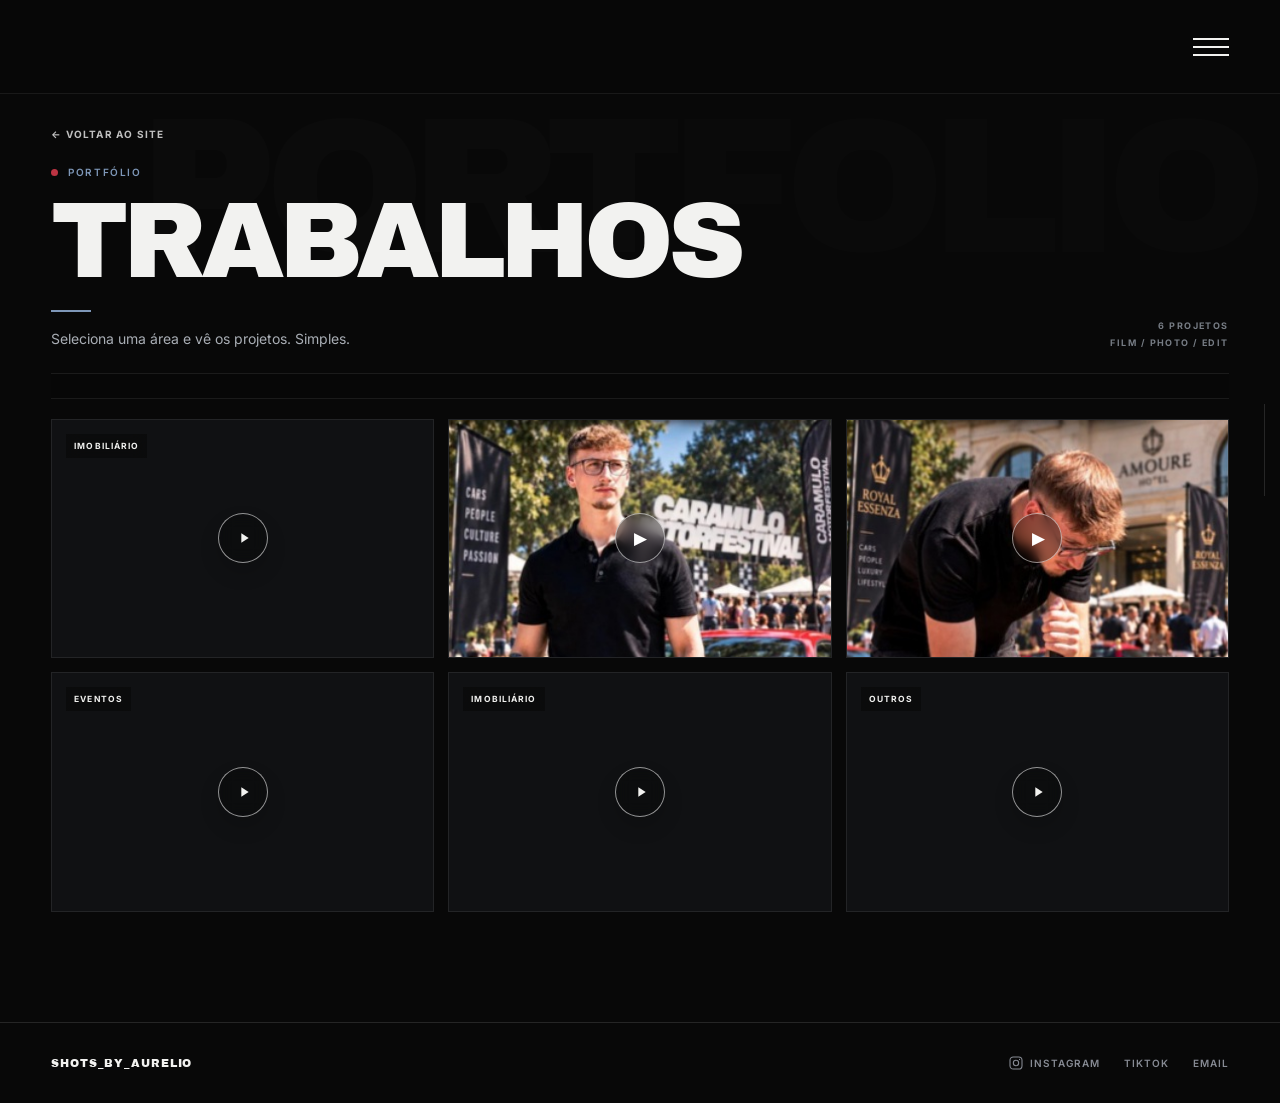
==== shots-vercel 2/public/portfolio.html @ e6d7ba7e "Add files via upload" ====
<!DOCTYPE html>

<html lang="pt">

<head>

<meta charset="UTF-8">

<meta name="viewport" content="width=device-width, initial-scale=1.0">

<title>Portfólio completo — shots_by_aurelio</title>

<link rel="preconnect" href="https://fonts.googleapis.com">

<link rel="preconnect" href="https://fonts.gstatic.com" crossorigin="">

<link href="https://fonts.googleapis.com/css2?family=Archivo+Black&family=Inter:wght@400;500;600;700;800;900&display=swap" rel="stylesheet">

<style>

  :root{

    --bg:#0A0A0A;

    --white:#F2F2F0;

    --blue:#7E97B8;

    --steel:#878B94;

    --line:rgba(242,242,240,0.14);

    --frame-red:#bd3443;

  }

  *{box-sizing:border-box; margin:0; padding:0;}

  html{scroll-behavior:smooth;}

  body{ background:var(--bg); color:var(--white); font-family:'Inter', sans-serif; overflow-x:hidden; }

  .display{ font-family:'Archivo Black', sans-serif; font-weight:400; line-height:0.94; text-transform:uppercase; letter-spacing:-0.01em; }

  a{ color:inherit; text-decoration:none; }

  img{ display:block; width:100%; height:100%; object-fit:cover; }

  .meta{ font-size:12px; font-weight:600; letter-spacing:0.08em; text-transform:uppercase; color:var(--steel); }

  header{

    position:fixed; top:0; left:0; right:0; z-index:60;

    display:flex; align-items:center; justify-content:space-between;

    padding:26px 48px; isolation:isolate;

  }

  header::before{content:'';position:absolute;inset:0;z-index:-1;background:rgba(10,10,10,.96);border-bottom:1px solid rgba(242,242,240,.09);}

  .header-logo{display:block;position:relative;width:250px;height:58px;overflow:hidden;flex-shrink:0;mix-blend-mode:screen;}

  .header-logo img{position:absolute;display:block;width:314px;max-width:none;height:auto;left:-38px;top:-51px;object-fit:contain;}

  .burger{

    display:flex; flex-direction:column; justify-content:center; gap:6px;

    width:36px; height:26px; cursor:pointer; background:none; border:none; padding:0;

  }

  .burger span{ display:block; width:100%; height:2px; background:var(--white); transition:transform .25s ease, opacity .25s ease, background .2s ease; }

  .burger:hover span{ background:var(--blue); }

  .burger.open span:nth-child(1){ transform:translateY(8px) rotate(45deg); }

  .burger.open span:nth-child(2){ opacity:0; }

  .burger.open span:nth-child(3){ transform:translateY(-8px) rotate(-45deg); }

  .menu-overlay{

    position:fixed; inset:0; z-index:55;

    background:#0A0A0A;

    display:flex; flex-direction:column; justify-content:center; padding:48px;

    opacity:0; pointer-events:none; transform:translateY(-12px);

    transition:opacity .3s ease, transform .3s ease;

  }

  .menu-overlay.open{ opacity:1; pointer-events:auto; transform:translateY(0); }

  .menu-overlay nav{ display:flex; flex-direction:column; gap:6px; }

  .menu-overlay a.link{

    font-family:'Archivo Black'; text-transform:uppercase;

    font-size:clamp(38px, 8vw, 92px); line-height:1.05; color:var(--white);

    letter-spacing:-0.01em;

  }

  .menu-overlay a.link:hover{ color:var(--blue); }

  .menu-overlay a.link.current{ color:var(--blue); }

  .menu-overlay .cta{

    margin-top:40px; display:inline-flex; align-self:flex-start;

    background:var(--blue); color:#0A0A0A; font-weight:800; font-size:14px;

    text-transform:uppercase; letter-spacing:0.03em; padding:16px 26px;

  }

  .menu-foot{ position:absolute; bottom:48px; left:48px; right:48px; display:flex; justify-content:space-between; align-items:center; color:var(--steel); font-size:12px; text-transform:uppercase; letter-spacing:0.05em; }

  .menu-foot-social{ display:flex; align-items:center; gap:8px; }

  .social-icon-link{ display:inline-flex; color:inherit; }

  .social-icon-link:hover{ color:var(--blue); }

  section{ padding:120px 48px; }

  .section-label{ margin-bottom:20px; color:var(--blue); }

  h2.display{ font-size:clamp(40px, 6vw, 96px); position:relative; padding-bottom:22px; margin-bottom:6px; }

  h2.display::after{ content:''; position:absolute; left:0; bottom:0; width:64px; height:4px; background:var(--blue); }

  .back-link{ display:inline-flex; align-items:center; gap:8px; font-size:13px; font-weight:700; letter-spacing:0.04em; text-transform:uppercase; color:var(--steel); margin-bottom:28px; }

  .back-link:hover{ color:var(--blue); }

  .ph{ position:relative; background:repeating-linear-gradient(135deg, #1c1c1c 0 2px, #141414 2px 16px); background-size:cover; background-position:center; }

  .foto-trabalho-1{ background-image:url('imagens/trabalho-1.jpg'), repeating-linear-gradient(135deg, #1c1c1c 0 2px, #141414 2px 16px); }

  .foto-trabalho-2{ background-image:url('imagens/trabalho-2.jpg'), repeating-linear-gradient(135deg, #1c1c1c 0 2px, #141414 2px 16px); }

  .foto-trabalho-3{ background-image:url('imagens/trabalho-3.jpg'), repeating-linear-gradient(135deg, #1c1c1c 0 2px, #141414 2px 16px); }

  .foto-trabalho-4{ background-image:url('imagens/trabalho-4.jpg'), repeating-linear-gradient(135deg, #1c1c1c 0 2px, #141414 2px 16px); }

  .foto-trabalho-5{ background-image:url('imagens/trabalho-5.jpg'), repeating-linear-gradient(135deg, #1c1c1c 0 2px, #141414 2px 16px); }

  .foto-trabalho-6{ background-image:url('imagens/trabalho-6.jpg'), repeating-linear-gradient(135deg, #1c1c1c 0 2px, #141414 2px 16px); }

/* Adiciona mais ficheiros trabalho-7.jpg, trabalho-8.jpg, etc. na pasta imagens
     e novas classes .foto-trabalho-7{background-image:url('imagens/trabalho-7.jpg'),...}
     para cada novo cartão que adicionares ao grid abaixo. */
  #portfolio-full{ padding-top:150px; }

  .portfolio-filters{ display:flex; flex-wrap:wrap; gap:10px; margin-top:44px; }

  .filter-btn{

    font-family:inherit; font-size:12.5px; font-weight:700; letter-spacing:0.04em; text-transform:uppercase;

    color:var(--steel); background:transparent; border:1px solid var(--line);

    padding:11px 20px; border-radius:999px; cursor:pointer;

    transition:background .2s ease, color .2s ease, border-color .2s ease;

  }

  .filter-btn .count{ opacity:.65; margin-left:5px; font-weight:600; }

  .filter-btn:hover{ border-color:var(--blue); color:var(--white); }

  .filter-btn.active{ background:var(--blue); border-color:var(--blue); color:#0A0A0A; }

  .filter-btn.active .count{ opacity:.7; }

  .portfolio-grid{

    display:grid; grid-template-columns:repeat(3, 1fr); gap:26px;

    margin-top:36px;

  }

  .work-card{ position:relative; aspect-ratio:4/5; cursor:pointer; overflow:hidden; isolation:isolate; transition:opacity .28s ease, transform .28s ease; }

  .work-card::before{

    content:''; position:absolute; inset:0; z-index:-1;

    background-image:inherit; background-position:center; background-size:cover;

    filter:grayscale(1);

    transition:transform .6s cubic-bezier(.2,.7,.2,1);

  }

  .work-card:hover::before{ transform:scale(1.07); }

  .work-card.card-hidden{ opacity:0; transform:scale(.92); pointer-events:none; }

  .portfolio-empty{ display:none; color:var(--steel); font-size:14px; margin-top:36px; }

  .portfolio-empty.show{ display:block; }

/* Moldura que se "desenha" à volta do cartão ao passar o rato — limpa em repouso, viva no hover */
  .frame-box{ position:absolute; inset:10px; z-index:2; pointer-events:none; }

  .frame-box i{ position:absolute; background:var(--frame-red); font-style:normal; transition:transform .4s cubic-bezier(.4,0,.2,1); }

  .frame-box .fb-t{ top:0; left:0; width:100%; height:2px; transform:scaleX(0); transform-origin:left; }

  .frame-box .fb-r{ top:0; right:0; width:2px; height:100%; transform:scaleY(0); transform-origin:top; }

  .frame-box .fb-b{ bottom:0; right:0; width:100%; height:2px; transform:scaleX(0); transform-origin:right; }

  .frame-box .fb-l{ bottom:0; left:0; width:2px; height:100%; transform:scaleY(0); transform-origin:bottom; }

  .work-card:hover .frame-box .fb-t{ transform:scaleX(1); transition-delay:0s; }

  .work-card:hover .frame-box .fb-r{ transform:scaleY(1); transition-delay:.12s; }

  .work-card:hover .frame-box .fb-b{ transform:scaleX(1); transition-delay:.24s; }

  .work-card:hover .frame-box .fb-l{ transform:scaleY(1); transition-delay:.36s; }

  .work-card .tag{

    position:absolute; top:16px; left:16px; z-index:3;

    font-size:10.5px; font-weight:700; letter-spacing:0.05em; text-transform:uppercase;

    background:rgba(0,0,0,0.6); padding:6px 10px 6px 9px; color:var(--white);

    border-left:2px solid var(--frame-red);

  }

  .play{

    position:absolute; top:50%; left:50%; transform:translate(-50%,-50%); z-index:3;

    width:52px; height:52px; border-radius:50%; border:1.5px solid var(--blue);

    display:flex; align-items:center; justify-content:center;

    background:rgba(0,0,0,0.35);

  }

  .play svg{ width:16px; height:16px; fill:var(--white); margin-left:2px; }

  footer{

    border-top:1px solid var(--line);

    padding:36px 48px; display:flex; justify-content:space-between; align-items:center;

    flex-wrap:wrap; gap:16px;

  }

  footer .wordmark{ font-family:'Archivo Black'; font-size:14px; text-transform:uppercase; }

  footer .socials{ display:flex; gap:24px; align-items:center; }

  footer .socials a{ font-size:12px; font-weight:600; letter-spacing:0.04em; text-transform:uppercase; color:var(--steel); display:inline-flex; align-items:center; gap:6px; }

  footer .socials a:hover{ color:var(--blue); }

  @media (max-width:900px){

    header{ padding:20px 22px; }

    .header-logo{width:200px;height:46px;}

    .header-logo img{width:251px;left:-30px;top:-41px;}

    section{ padding:80px 22px; }

    #portfolio-full{ padding-top:110px; }

    .portfolio-grid{ grid-template-columns:1fr 1fr; gap:16px; }

  }

  @media (max-width:600px){

    .portfolio-grid{ grid-template-columns:1fr; }

  }


/* V14 — menu cinematográfico + botão X para sair da experiência 3D. */
.menu-overlay{padding:calc(92px + env(safe-area-inset-top,0px)) var(--page-pad) 42px!important;display:block;overflow:auto;background:radial-gradient(circle at 78% 28%,rgba(126,151,184,.14),transparent 26%),rgba(7,7,8,.985)!important;}
.menu-shell{min-height:min(74vh,760px);display:grid;grid-template-columns:minmax(0,1fr) minmax(320px,.72fr);gap:clamp(34px,7vw,96px);align-items:center;}
.menu-main{display:flex;flex-direction:column;align-items:flex-start;gap:26px;}
.menu-kicker{font:700 10px/1 'Inter',sans-serif;letter-spacing:.2em;text-transform:uppercase;color:rgba(255,255,255,.54);display:flex;align-items:center;gap:12px;}
.menu-kicker::before{content:'';width:36px;height:1px;background:var(--blue);}
.menu-kicker-ghost{visibility:hidden;pointer-events:none;}
.menu-overlay nav{display:flex;flex-direction:column;gap:10px;width:min(760px,100%);}
.menu-overlay a.link{position:relative;display:flex;align-items:flex-end;gap:18px;font-size:clamp(44px,8vw,110px);line-height:.9;letter-spacing:-.045em;padding:4px 0;}
.menu-link-index{font:700 10px/1 'Inter',sans-serif;letter-spacing:.18em;color:rgba(255,255,255,.45);margin-bottom:1.1em;transition:color .2s ease,transform .25s var(--ease);}
.menu-overlay a.link:hover .menu-link-index{color:var(--blue);transform:translateX(6px);}
.menu-overlay a.link::after{content:'↗';font:400 .28em/1 'Inter',sans-serif;opacity:0;transform:translate(-10px,-8px);transition:opacity .2s ease,transform .25s var(--ease);color:var(--blue);}
.menu-overlay a.link:hover::after{opacity:1;transform:translate(0,-2px);}
.menu-overlay .cta{display:inline-flex;align-items:center;gap:12px;margin-top:4px;background:#0c0d0f!important;border:1px solid rgba(255,255,255,.22)!important;padding:16px 22px!important;min-width:0;}
.menu-overlay .cta span{font-size:16px;color:var(--blue);}
.menu-panel{position:relative;align-self:stretch;display:grid;align-content:space-between;gap:24px;border:1px solid rgba(255,255,255,.08);background:linear-gradient(180deg,rgba(255,255,255,.02),rgba(255,255,255,.01));padding:clamp(22px,3vw,34px);min-height:min(66vh,620px);overflow:hidden;}
.menu-panel::before{content:'';position:absolute;inset:auto -6% -12% 34%;height:62%;background:radial-gradient(circle at center,rgba(126,151,184,.16),transparent 62%);pointer-events:none;}
.menu-panel::after{content:'AURELIO';position:absolute;right:-2%;bottom:-2%;font-family:'Archivo Black',sans-serif;font-size:clamp(86px,14vw,230px);line-height:.82;letter-spacing:-.08em;color:transparent;-webkit-text-stroke:1px rgba(255,255,255,.06);pointer-events:none;}
.menu-panel-meta{display:flex;justify-content:space-between;gap:16px;font:650 9px/1 'Inter',sans-serif;letter-spacing:.18em;text-transform:uppercase;color:rgba(255,255,255,.55);}
.menu-panel-card{position:relative;z-index:1;display:grid;gap:16px;align-content:end;padding-top:12vh;}
.menu-panel-card small{font:700 10px/1 'Inter',sans-serif;letter-spacing:.18em;color:rgba(255,255,255,.6);text-transform:uppercase;}
.menu-panel-card strong{font-family:'Archivo Black',sans-serif;font-size:clamp(54px,7vw,112px);line-height:.82;letter-spacing:-.05em;color:#fff;}
.menu-panel-card strong em{font-style:italic;color:var(--blue);font-weight:400;}
.menu-panel-card p{max-width:32ch;font-size:14px;line-height:1.7;color:#a7aab1;margin:0;}
.menu-panel-links{position:relative;z-index:1;display:flex;flex-wrap:wrap;gap:16px 20px;font:650 10px/1 'Inter',sans-serif;letter-spacing:.16em;text-transform:uppercase;color:#72777f;}
.menu-panel-links a{color:#fff;border-bottom:1px solid rgba(255,255,255,.18);padding-bottom:4px;}
.menu-foot{position:static!important;margin-top:18px;padding-top:18px;border-top:1px solid rgba(255,255,255,.08);display:flex;justify-content:space-between;gap:20px;color:#7c8087;font-size:10px!important;letter-spacing:.15em;text-transform:uppercase;}
@media(max-width:980px){
  .menu-shell{grid-template-columns:1fr;min-height:auto;}
  .menu-panel{min-height:0;padding:22px;}
  .menu-panel-card{padding-top:0;}
}
@media(max-width:640px){
  .menu-overlay{padding:84px 20px 32px!important;}
  .menu-overlay a.link{font-size:clamp(38px,13vw,64px);gap:12px;}
  .menu-link-index{font-size:9px;margin-bottom:.9em;}
  .menu-panel-meta{display:none;}
  .menu-panel-card strong{font-size:clamp(42px,15vw,72px);}
  .menu-foot{flex-direction:column;align-items:flex-start;}
}
.spatial-exit{position:absolute;top:20px;right:var(--page-pad);z-index:10;display:inline-flex;align-items:center;gap:10px;padding:12px 14px;border:1px solid rgba(255,255,255,.18);background:rgba(5,5,5,.42);backdrop-filter:blur(10px);-webkit-backdrop-filter:blur(10px);color:#fff;cursor:pointer;transition:border-color .2s ease,background .2s ease,transform .2s ease;pointer-events:auto;}
.spatial-exit:hover{border-color:rgba(255,255,255,.78);background:rgba(255,255,255,.08);transform:translateY(-1px);}
.spatial-exit b{font:500 20px/1 'Inter',sans-serif;}
.spatial-exit span{font:700 9px/1 'Inter',sans-serif;letter-spacing:.18em;color:rgba(255,255,255,.72);text-transform:uppercase;}
@media(max-width:900px){.spatial-exit{top:14px;right:22px;padding:10px 12px;}}
@media(max-width:600px){.spatial-exit{display:none;}}


/* V16 — X no topo esquerdo + menu mais trabalhado, 3D clean e legível. */
.spatial-exit{position:absolute;top:18px;left:var(--page-pad);bottom:auto!important;transform:none!important;z-index:11;display:inline-flex;align-items:center;gap:10px;padding:11px 14px;border:1px solid rgba(255,255,255,.18);background:rgba(5,5,5,.46);backdrop-filter:blur(10px);-webkit-backdrop-filter:blur(10px);color:#fff;cursor:pointer;transition:border-color .2s ease,background .2s ease,transform .2s ease;pointer-events:auto;box-shadow:0 12px 28px rgba(0,0,0,.26);}
.spatial-exit:hover{border-color:rgba(255,255,255,.76);background:rgba(255,255,255,.08);transform:translateY(-1px)!important;}
.spatial-exit b{font:500 17px/1 'Inter',sans-serif;}
.spatial-exit span{font:700 9px/1 'Inter',sans-serif;letter-spacing:.18em;color:rgba(255,255,255,.82);text-transform:uppercase;}
@media(max-width:900px){.spatial-exit{top:14px;left:22px;padding:10px 12px;}}
@media(max-width:600px){.spatial-exit{top:12px;left:16px;display:inline-flex;}}

.menu-overlay{padding:calc(88px + env(safe-area-inset-top,0px)) var(--page-pad) 34px!important;display:block;overflow:auto;background:radial-gradient(circle at 74% 28%,rgba(126,151,184,.13),transparent 24%),linear-gradient(180deg,rgba(9,9,10,.98),rgba(6,6,7,.992))!important;}
.menu-shell-v16{min-height:min(74vh,760px);display:grid;grid-template-columns:minmax(0,1fr) minmax(330px,.8fr);gap:clamp(34px,7vw,92px);align-items:center;}
.menu-main{display:flex;flex-direction:column;align-items:flex-start;gap:22px;}
.menu-kicker{font:700 10px/1 'Inter',sans-serif;letter-spacing:.2em;text-transform:uppercase;color:rgba(255,255,255,.54);display:flex;align-items:center;gap:12px;}
.menu-kicker::before{content:'';width:36px;height:1px;background:var(--blue);}
.menu-nav-v16{display:grid!important;gap:12px!important;width:min(720px,100%);}
.menu-overlay a.link{position:relative;display:grid;grid-template-columns:42px minmax(0,1fr);grid-template-areas:'idx title' '. desc';column-gap:16px;row-gap:5px;padding:14px 18px 15px;border:1px solid rgba(255,255,255,.08);background:rgba(255,255,255,.015);transition:transform .24s var(--ease),border-color .24s ease,background .24s ease;letter-spacing:normal!important;color:#fff;}
.menu-overlay a.link:hover,.menu-overlay a.link.current{transform:translateY(-2px);border-color:rgba(126,151,184,.48);background:rgba(255,255,255,.04);}
.menu-link-index{grid-area:idx;font:700 10px/1 'Inter',sans-serif;letter-spacing:.18em;color:rgba(255,255,255,.42);align-self:start;padding-top:8px;}
.menu-overlay a.link strong{grid-area:title;font-family:'Archivo Black',sans-serif;font-size:clamp(30px,4.6vw,58px);line-height:.88;letter-spacing:-.04em;font-weight:400;color:#fff;}
.menu-overlay a.link strong em{font-style:italic;color:var(--blue);font-weight:400;}
.menu-overlay a.link small{grid-area:desc;font:500 13px/1.5 'Inter',sans-serif;letter-spacing:0;color:#9ba0a8;max-width:34ch;}
.menu-overlay a.link::after{content:'↗';position:absolute;right:16px;top:18px;font:400 18px/1 'Inter',sans-serif;color:var(--blue);opacity:.22;transition:opacity .2s ease,transform .24s var(--ease);}
.menu-overlay a.link:hover::after,.menu-overlay a.link.current::after{opacity:1;transform:translate(2px,-2px);}
.menu-overlay .cta{display:inline-flex;align-items:center;gap:10px;margin-top:4px;background:#0d0f12!important;border:1px solid rgba(255,255,255,.22)!important;padding:15px 20px!important;min-width:0;color:#fff;}
.menu-overlay .cta span{font-size:16px;color:var(--blue);}
.menu-stage{position:relative;align-self:stretch;display:grid;place-items:center;min-height:min(66vh,620px);perspective:1600px;overflow:hidden;}
.menu-stage::before{content:'MENU';position:absolute;right:-2%;top:2%;font-family:'Archivo Black',sans-serif;font-size:clamp(100px,17vw,250px);line-height:.8;letter-spacing:-.08em;color:transparent;-webkit-text-stroke:1px rgba(255,255,255,.05);pointer-events:none;}
.menu-stage-stack{position:relative;width:min(100%,450px);height:min(100%,540px);transform-style:preserve-3d;}
.menu-stage-card{position:absolute;inset:0;border:1px solid rgba(255,255,255,.09);background:linear-gradient(180deg,rgba(255,255,255,.03),rgba(255,255,255,.015));padding:26px;display:grid;align-content:space-between;box-shadow:0 28px 64px rgba(0,0,0,.26);}
.menu-stage-card span{font:700 9px/1 'Inter',sans-serif;letter-spacing:.18em;color:rgba(255,255,255,.52);text-transform:uppercase;}
.menu-stage-card strong{font-family:'Archivo Black',sans-serif;font-size:clamp(48px,7vw,92px);line-height:.84;letter-spacing:-.055em;color:#fff;font-weight:400;}
.menu-stage-card strong em{font-style:italic;color:var(--blue);font-weight:400;}
.menu-stage-card p{margin:0;max-width:28ch;font-size:14px;line-height:1.7;color:#a7acb3;}
.menu-stage-card.is-back{transform:translate3d(-22px,-10px,-140px) rotateY(12deg);opacity:.34;}
.menu-stage-card.is-mid{transform:translate3d(12px,-2px,-58px) rotateY(-8deg);opacity:.72;}
.menu-stage-card.is-front{transform:translate3d(0,18px,36px);background:linear-gradient(180deg,rgba(255,255,255,.045),rgba(255,255,255,.02));}
.menu-stage-links{display:flex;flex-wrap:wrap;gap:12px 18px;}
.menu-stage-links a{font:700 10px/1 'Inter',sans-serif;letter-spacing:.16em;text-transform:uppercase;color:#fff;border-bottom:1px solid rgba(255,255,255,.18);padding-bottom:4px;}
.menu-foot{position:static!important;margin-top:16px;padding-top:16px;border-top:1px solid rgba(255,255,255,.08);display:flex;justify-content:space-between;gap:18px;color:#7a7f87;font-size:10px!important;letter-spacing:.15em;text-transform:uppercase;}
.menu-foot-social{color:#a2a7af;}
@media(max-width:980px){
  .menu-shell-v16{grid-template-columns:1fr;min-height:auto;}
  .menu-stage{min-height:380px;order:-1;}
  .menu-stage-stack{width:min(100%,520px);height:330px;}
  .menu-overlay a.link strong{font-size:clamp(28px,7vw,48px);}
}
@media(max-width:640px){
  .menu-overlay{padding:84px 20px 26px!important;}
  .menu-overlay a.link{grid-template-columns:34px minmax(0,1fr);padding:12px 14px;}
  .menu-overlay a.link strong{font-size:clamp(28px,10.5vw,42px);}
  .menu-overlay a.link small{font-size:12px;}
  .menu-stage{min-height:280px;}
  .menu-stage-stack{height:250px;}
  .menu-stage-card{padding:18px;}
  .menu-stage-card strong{font-size:clamp(34px,12vw,54px);}
  .menu-foot{flex-direction:column;align-items:flex-start;}
}

</style>

<style>
/* Instagram portfolio / cinema */
.work-card.reel-card{filter:none;overflow:hidden;}
.reel-preview{position:absolute;inset:0;background:#151515;overflow:hidden;z-index:0;}
.reel-preview iframe{position:absolute;width:100%;height:100%;min-height:540px;left:0;top:0;border:0;pointer-events:none;background:white;}
.reel-open{position:absolute;inset:0;width:100%;height:100%;border:0;background:linear-gradient(0deg,rgba(0,0,0,.55),transparent 45%);color:white;cursor:pointer;z-index:2;}
.reel-open span{display:grid;place-items:center;position:absolute;top:50%;left:50%;transform:translate(-50%,-50%);width:58px;height:58px;border:1px solid white;border-radius:50%;background:#0009;font-size:23px;}
.reel-card .tag{z-index:3;pointer-events:none;}
.reel-instagram{position:absolute;bottom:18px;left:18px;z-index:4;padding:10px 14px;background:#111e;border:1px solid #ffffff65;border-radius:5px;color:white;font-size:12px;font-weight:600;}
.reel-open:focus-visible,.reel-instagram:focus-visible{outline:3px solid #7E97B8;outline-offset:-4px;}
.reel-cinema{border:0;padding:0;background:#101010;color:#fff;width:min(500px,96vw);max-width:96vw;max-height:96dvh;margin:auto;overflow:auto;box-shadow:0 20px 100px #000;}
.reel-cinema::backdrop{background:rgba(0,0,0,.94);}
.reel-toolbar{display:flex;align-items:center;justify-content:space-between;gap:12px;padding:12px 16px;}
.reel-toolbar a{font:600 13px Inter,sans-serif;text-decoration:underline;text-underline-offset:4px;}
.reel-close{background:transparent;color:white;border:1px solid #ffffff65;border-radius:50%;width:36px;height:36px;font-size:24px;cursor:pointer;}
.reel-player iframe{display:block;border:0;width:100%;height:min(760px,calc(96dvh - 100px));background:white;}
.reel-help{font:12px Inter,sans-serif;color:#bbb;padding:10px 16px;}
</style>
<style id="shorts-clean">
#trabalhos .trabalhos-grid{grid-template-columns:repeat(4,minmax(0,1fr));grid-auto-rows:auto;align-items:start;gap:22px;}
#trabalhos .work-card:nth-child(n){grid-column:span 1;grid-row:auto;aspect-ratio:9/16;margin:0!important;}
#trabalhos .work-card:first-child{grid-column:span 2;grid-row:span 1;aspect-ratio:18/16;}
#trabalhos .work-card:nth-child(6){grid-column:span 2;aspect-ratio:18/16;}
.work-card.reel-card{aspect-ratio:9/16;border-radius:8px;background:#151515;box-shadow:none;}
.work-card.reel-card::before,.work-card.reel-card::after,.reel-card .tag{display:none!important;}
.reel-preview{inset:0;background:#151515;}
.reel-preview img{width:100%;height:100%;object-fit:cover;object-position:center;transition:transform .35s ease;}
.reel-card:hover .reel-preview img{transform:scale(1.025);}
.reel-open{background:linear-gradient(0deg,#0008,transparent 28%);}
.reel-open span{width:48px;height:48px;border:1px solid #ffffff80;background:#0005;backdrop-filter:blur(6px);font-size:17px;padding-left:2px;}
.reel-instagram{bottom:15px;left:15px;padding:7px 0;border:0;background:none;border-radius:0;font-size:11px;letter-spacing:.03em;text-shadow:0 1px 5px #000;}
.reel-cinema{width:min(430px,94vw);border-radius:8px;background:#080808;}
.reel-player{aspect-ratio:9/16;max-height:calc(94dvh - 65px);overflow:auto;}
.reel-player iframe{height:100%;min-height:100%;width:100%;}
.reel-help{display:none;}
.reel-toolbar{padding:10px 14px;}
.reel-toolbar a{font-size:11px;text-decoration:none;color:#ccc;}
.reel-close{border:0;width:30px;height:30px;}
@media(max-width:760px){#trabalhos .trabalhos-grid{grid-template-columns:repeat(2,minmax(0,1fr));gap:12px;}#trabalhos .work-card:nth-child(n){grid-column:span 1;aspect-ratio:9/16;}#trabalhos .work-card:first-child,#trabalhos .work-card:nth-child(6){grid-column:span 2;aspect-ratio:16/9;}.portfolio-grid{grid-template-columns:repeat(2,minmax(0,1fr));gap:12px;}.reel-instagram{font-size:10px;left:10px;bottom:10px;}}
@media(prefers-reduced-motion:reduce){.reel-preview img{transition:none;}}
</style><style id="native-reels">
.reel-preview video{position:absolute;inset:0;display:block;width:100%;height:100%;object-fit:cover;opacity:0;}
.reel-card.is-playing .reel-preview video{opacity:1;}
.reel-card.is-playing .reel-open span{opacity:0;}
.reel-card .reel-instagram{display:none;}
.reel-cinema{padding:0;overflow:visible;width:min(460px,94vw,calc((100dvh - 120px)*9/16));max-height:none;background:transparent;border:0;border-radius:16px;box-shadow:0 24px 120px #000a;}
.reel-cinema::backdrop{background:#08090bec;backdrop-filter:blur(12px);}
.reel-toolbar{position:relative;display:flex;justify-content:space-between;align-items:center;padding:0 0 14px;gap:18px;}
.reel-toolbar a{display:inline-flex;align-items:center;gap:9px;border:1px solid #ffffff30;border-radius:30px;padding:11px 17px;background:#ffffff09;color:#f5f5f5;font:500 12px Inter,sans-serif;text-decoration:none;transition:background .2s;}
.reel-toolbar a:hover{background:#ffffff19;}
.reel-close{display:grid;place-items:center;width:40px;height:40px;border-radius:50%;border:1px solid #ffffff30;background:#ffffff09;color:white;font-size:25px;font-weight:300;cursor:pointer;}
.reel-close:hover{background:#ffffff20;}
.reel-close:focus-visible,.reel-toolbar a:focus-visible{outline:2px solid #7E97B8;outline-offset:4px;}
.reel-player{position:relative;width:100%;aspect-ratio:9/16;max-height:none;border-radius:12px;overflow:hidden;background:#000;}
.reel-player video{display:block;width:100%;height:100%;object-fit:contain;}
.reel-status{position:absolute;bottom:54px;left:16px;right:16px;padding:14px;border-radius:8px;background:#111e;color:#eee;font:12px/1.5 Inter,sans-serif;text-align:center;}
</style><style id="shots-portfolio-premium-2026">
:root{--bg:#080808;--surface:#0e0f11;--white:#f2f2f0;--muted:#9a9da4;--blue:#7E97B8;--red:#bd3443;--hairline:rgba(242,242,240,.12);--page-pad:clamp(22px,4vw,64px);--ease:cubic-bezier(.22,.61,.36,1);}
body{background:var(--bg);}
::selection{background:var(--blue);color:#080808;}
header{padding:18px var(--page-pad);}
header::before{background:rgba(8,8,8,.80)!important;backdrop-filter:blur(16px);-webkit-backdrop-filter:blur(16px);border-bottom:1px solid rgba(255,255,255,.07)!important;}
.menu-overlay{background:rgba(8,8,8,.985);}
.menu-overlay a.link{letter-spacing:-.035em;transition:transform .25s var(--ease),color .2s ease;}.menu-overlay a.link:hover{transform:translateX(8px);}
#portfolio-full{max-width:1580px;margin:0 auto;padding:160px var(--page-pad) 110px;}
.back-link{font-size:10px;letter-spacing:.12em;margin-bottom:44px;}
.meta.section-label{display:flex;align-items:center;gap:10px;font-size:10px;letter-spacing:.16em;color:var(--blue);}
.meta.section-label::before{content:"";width:7px;height:7px;border-radius:50%;background:var(--red);}
h2.display{font-size:clamp(52px,7.4vw,118px);letter-spacing:-.055em;line-height:.82;padding-bottom:26px;}
h2.display::after{width:40px;height:2px;}
.portfolio-lead{max-width:56ch;margin-top:28px;color:#aeb0b5;font-size:14px;line-height:1.7;}
.portfolio-filters{position:sticky;top:82px;z-index:25;margin:44px 0 0;padding:16px 0;border-top:1px solid var(--hairline);border-bottom:1px solid var(--hairline);background:rgba(8,8,8,.82);backdrop-filter:blur(16px);-webkit-backdrop-filter:blur(16px);}
.filter-btn{border:1px solid rgba(255,255,255,.15);padding:10px 16px;font-size:10px;letter-spacing:.1em;color:#aaa;background:transparent;transition:.2s ease;}
.filter-btn:hover{border-color:rgba(255,255,255,.5);color:#fff;}
.filter-btn.active{background:var(--white);border-color:var(--white);color:#080808;}
.portfolio-grid{margin-top:28px;gap:12px;}
.work-card{border:1px solid rgba(255,255,255,.075);background:#111;transition:opacity .28s ease,transform .35s var(--ease),border-color .2s ease;}
.work-card:hover{border-color:rgba(255,255,255,.22);}
.work-card::before{filter:none!important;}
.work-card .tag{font-size:9px;letter-spacing:.11em;background:rgba(8,8,8,.52);backdrop-filter:blur(8px);border-left:0;padding:7px 9px;}
.frame-box{inset:9px;}.frame-box i{background:var(--red);opacity:.84;}
.play{width:44px;height:44px;border-color:rgba(255,255,255,.52);background:rgba(8,8,8,.32);backdrop-filter:blur(6px);}
.reel-card{border-radius:0!important;}
.reel-open{background:linear-gradient(0deg,rgba(0,0,0,.42),transparent 35%)!important;}
.reel-open span{width:44px!important;height:44px!important;background:rgba(8,8,8,.34)!important;border-color:rgba(255,255,255,.52)!important;transition:transform .22s ease,background .22s ease;}
.reel-card:hover .reel-open span{transform:translate(-50%,-50%) scale(1.06);background:rgba(8,8,8,.56)!important;}
.reel-cinema{border-radius:0!important;box-shadow:0 40px 160px rgba(0,0,0,.75)!important;}
.reel-toolbar a{font-size:10px!important;letter-spacing:.08em;text-transform:uppercase;}
footer{border-top:1px solid var(--hairline);padding:32px var(--page-pad);background:#080808;}
footer .wordmark{font-size:11px;letter-spacing:.08em;}footer .socials a{font-size:10px;letter-spacing:.1em;}
.portfolio-reveal{opacity:0;transform:translateY(20px);transition:opacity .7s var(--ease),transform .7s var(--ease);}.portfolio-reveal.is-visible{opacity:1;transform:none;}
@media(max-width:900px){#portfolio-full{padding-top:122px;}.portfolio-filters{top:72px;}.portfolio-grid{gap:10px;}}
@media(max-width:600px){header{padding-left:20px;padding-right:20px;}#portfolio-full{padding:110px 20px 76px;}h2.display{font-size:clamp(46px,15vw,76px);}.portfolio-lead{font-size:13px;margin-top:22px;}.portfolio-filters{top:68px;margin-top:32px;gap:7px;overflow-x:auto;flex-wrap:nowrap;scrollbar-width:none;}.portfolio-filters::-webkit-scrollbar{display:none}.filter-btn{white-space:nowrap;}.portfolio-grid{gap:8px;margin-top:18px;}footer{padding-left:20px;padding-right:20px;}}
@media(prefers-reduced-motion:reduce){.portfolio-reveal{opacity:1;transform:none;transition:none;}}
</style>

<style id="shots-portfolio-editorial-v2">
#portfolio-full{position:relative;isolation:isolate;}
#portfolio-full::before{content:'PORTFÓLIO';position:absolute;top:115px;right:var(--page-pad);z-index:-1;font-family:'Archivo Black',sans-serif;font-size:clamp(72px,14vw,230px);line-height:.75;letter-spacing:-.07em;color:rgba(255,255,255,.022);pointer-events:none;}
.portfolio-indexline{display:flex;justify-content:space-between;gap:24px;margin-top:26px;padding-top:14px;border-top:1px solid rgba(255,255,255,.10);color:#767980;font-size:9px;font-weight:700;letter-spacing:.15em;text-transform:uppercase;}
@media(min-width:901px){
  .portfolio-grid{display:grid!important;grid-template-columns:repeat(12,minmax(0,1fr))!important;align-items:start!important;gap:12px!important;}
  .portfolio-grid .work-card:nth-child(1){grid-column:span 7;aspect-ratio:16/10!important;}
  .portfolio-grid .work-card:nth-child(2){grid-column:span 5;aspect-ratio:9/13!important;}
  .portfolio-grid .work-card:nth-child(3){grid-column:span 4;aspect-ratio:9/15!important;}
  .portfolio-grid .work-card:nth-child(4){grid-column:span 8;aspect-ratio:16/9!important;}
  .portfolio-grid .work-card:nth-child(5){grid-column:span 6;aspect-ratio:4/5!important;}
  .portfolio-grid .work-card:nth-child(6){grid-column:span 6;aspect-ratio:4/5!important;}
}
.portfolio-grid .work-card{overflow:hidden;}
.portfolio-grid .work-card::after{content:attr(data-category);position:absolute;right:14px;bottom:14px;z-index:4;color:rgba(255,255,255,.72);font-size:8px;font-weight:700;letter-spacing:.14em;text-transform:uppercase;background:rgba(5,5,5,.34);backdrop-filter:blur(6px);padding:6px 8px;}
.portfolio-grid .reel-card::after{content:'FILM';}
@media(max-width:900px){#portfolio-full::before{top:105px;}.portfolio-indexline{margin-top:20px;}}
</style>


<style id="shots-portfolio-depth-v5">
.scroll-progress{position:fixed;right:15px;top:50%;z-index:52;width:1px;height:92px;transform:translateY(-50%);background:rgba(255,255,255,.12);pointer-events:none}.scroll-progress i{display:block;width:100%;height:100%;background:var(--blue);transform:scaleY(var(--page-progress,0));transform-origin:top}
#portfolio-full::before{transform:translate3d(var(--archive-x,0px),var(--archive-y,0px),0);will-change:transform}.work-card{--depth-y:0px}.work-card::before{transform:translate3d(0,var(--depth-y),0) scale(1.045)!important;will-change:transform}@media(hover:hover){.work-card:hover::before{transform:translate3d(0,var(--depth-y),0) scale(1.085)!important}}@media(max-width:900px),(prefers-reduced-motion:reduce){.scroll-progress{display:none}.work-card::before{transform:none!important}#portfolio-full::before{transform:none!important}}
</style>


<style id="shots-v7-archive-depth">
/* Archive stays cleaner than home: cards enter from depth on scroll, never follow the cursor. */
#portfolio-full{perspective:1500px;overflow:clip;}
.portfolio-grid{transform-style:preserve-3d;}
.portfolio-grid .work-card{will-change:transform,opacity;transform-origin:center center;transition:none!important;}
@media(hover:hover){.portfolio-grid .work-card:hover,.portfolio-grid .work-card:hover::before{transform:none!important;}}
@media(prefers-reduced-motion:reduce){.portfolio-grid .work-card{transform:none!important;opacity:1!important;}}
</style>


<style id="shots-v17-clean-menu-exit">
/* V17 final overrides: exit only while the 3D loop is active. */
.spatial-exit{
  top:96px!important; left:var(--page-pad)!important; right:auto!important; bottom:auto!important;
  opacity:0!important; visibility:hidden; pointer-events:none!important;
  transform:translateY(-8px)!important;
  transition:opacity .22s ease,transform .22s ease,visibility .22s ease,border-color .2s ease,background .2s ease!important;
}
.spatial-exit.is-visible{opacity:1!important;visibility:visible;pointer-events:auto!important;transform:none!important;}
.spatial-exit.is-visible:hover{transform:translateY(-1px)!important;}
@media(max-width:900px){.spatial-exit{top:88px!important;left:22px!important;}}
@media(max-width:600px){.spatial-exit{top:80px!important;left:16px!important;}}

/* Menu: solid backdrop so the page never competes with navigation. */
.menu-overlay{background:#070708!important;}
.menu-stage-clean{
  position:relative!important; min-height:min(64vh,590px)!important; overflow:visible!important;
  display:grid!important; place-items:center!important; perspective:1500px!important;
}
.menu-stage-clean::before{
  content:'PREVIEW'!important; position:absolute!important; right:-1%!important; top:1%!important;
  font-family:'Archivo Black',sans-serif!important; font-size:clamp(88px,14vw,210px)!important;
  line-height:.8!important; letter-spacing:-.07em!important; color:transparent!important;
  -webkit-text-stroke:1px rgba(255,255,255,.04)!important; pointer-events:none!important;
}
.menu-depth-plane{
  position:absolute; width:min(88%,430px); height:min(82%,510px);
  border:1px solid rgba(255,255,255,.09); background:rgba(255,255,255,.012);
  box-shadow:0 26px 70px rgba(0,0,0,.18); transform-style:preserve-3d;
}
.menu-depth-plane.plane-a{transform:translate3d(-26px,-14px,-120px) rotateY(9deg) rotateZ(-1.5deg);opacity:.42;}
.menu-depth-plane.plane-b{transform:translate3d(22px,10px,-58px) rotateY(-7deg) rotateZ(1deg);opacity:.68;}
.menu-preview-card{
  position:relative; width:min(88%,430px); height:min(82%,510px); overflow:hidden;
  border:1px solid rgba(255,255,255,.14); background:#0d0d0f;
  box-shadow:0 34px 90px rgba(0,0,0,.42); transform:translateZ(34px);
}
.menu-preview-media{position:absolute;inset:0;background-size:cover;background-position:center 38%;filter:saturate(.78) contrast(1.04);}
.menu-preview-shade{position:absolute;inset:0;background:linear-gradient(180deg,rgba(5,5,5,.18) 0%,rgba(5,5,5,.18) 36%,rgba(5,5,5,.88) 100%),linear-gradient(90deg,rgba(5,5,5,.44),transparent 65%);}
.menu-preview-top{position:absolute;top:18px;left:18px;right:18px;display:flex;justify-content:space-between;gap:16px;font:700 8px/1 'Inter',sans-serif;letter-spacing:.16em;text-transform:uppercase;color:rgba(255,255,255,.7);}
.menu-preview-copy{position:absolute;left:22px;right:22px;bottom:22px;display:grid;gap:12px;}
.menu-preview-copy small{font:700 9px/1 'Inter',sans-serif;letter-spacing:.18em;text-transform:uppercase;color:rgba(255,255,255,.7);}
.menu-preview-copy strong{font-family:'Archivo Black',sans-serif;font-size:clamp(46px,6vw,78px);line-height:.78;letter-spacing:-.055em;color:#fff;font-weight:400;}
.menu-preview-copy strong em{font-style:italic;color:var(--blue);font-weight:400;}
.menu-preview-copy p{margin:0;max-width:29ch;font-size:13px;line-height:1.55;color:#c1c4ca;}
.menu-preview-links{display:flex;flex-wrap:wrap;gap:12px 18px;margin-top:3px;}
.menu-preview-links a{font:700 9px/1 'Inter',sans-serif;letter-spacing:.14em;text-transform:uppercase;color:#fff;border-bottom:1px solid rgba(255,255,255,.34);padding-bottom:4px;}

/* Remove the old multi-card visual language completely. */
.menu-stage-stack,.menu-stage-card{display:none!important;}

@media(max-width:980px){
  .menu-stage-clean{min-height:350px!important;order:-1;}
  .menu-depth-plane,.menu-preview-card{width:min(76vw,500px);height:320px;}
  .menu-preview-copy strong{font-size:clamp(38px,9vw,60px);}
}
@media(max-width:640px){
  .menu-stage-clean{min-height:250px!important;}
  .menu-depth-plane,.menu-preview-card{width:86vw;height:240px;}
  .menu-preview-top span:last-child{display:none;}
  .menu-preview-copy{left:16px;right:16px;bottom:15px;gap:8px;}
  .menu-preview-copy strong{font-size:clamp(32px,12vw,48px);}
  .menu-preview-copy p{display:none;}
}

/* V24 — portfolio elevado ao nível do resto do site. */
#portfolio-full{padding-top:136px!important;}
.back-link{display:inline-flex;align-items:center;gap:10px;padding:10px 0 0!important;color:rgba(255,255,255,.74)!important;transition:color .2s ease,transform .2s ease;}
.back-link:hover{color:#fff!important;transform:translateX(-2px);}
.portfolio-hero{display:grid;grid-template-columns:minmax(0,1.1fr) minmax(280px,.55fr);gap:28px;align-items:end;margin-top:10px;}
.portfolio-hero-aside{display:grid;gap:12px;align-self:end;}
.archive-mini-card{border:1px solid rgba(255,255,255,.08);background:linear-gradient(180deg,rgba(255,255,255,.03),rgba(255,255,255,.01));padding:16px 16px 14px;min-height:112px;}
.archive-mini-label{display:flex;align-items:center;gap:10px;color:rgba(255,255,255,.52);font:700 10px/1 'Inter',sans-serif;letter-spacing:.16em;text-transform:uppercase;margin-bottom:10px;}
.archive-mini-label::before{content:'';width:22px;height:1px;background:var(--blue);}
.archive-mini-card strong{display:block;font-size:20px;line-height:1.1;margin-bottom:8px;}
.archive-mini-card small{display:block;color:#9ca2ab;font-size:12.5px;line-height:1.55;}
.portfolio-toolbar{position:sticky;top:82px;z-index:25;margin:40px 0 0;padding:16px 0 14px;border-top:1px solid var(--hairline);border-bottom:1px solid var(--hairline);background:rgba(8,8,8,.84);backdrop-filter:blur(16px);-webkit-backdrop-filter:blur(16px);display:grid;grid-template-columns:minmax(220px,.9fr) minmax(220px,.9fr);gap:18px;align-items:center;}
.portfolio-toolbar-copy p{margin:6px 0 0;color:#9ba1a9;font-size:13px;line-height:1.55;max-width:46ch;}
.portfolio-toolbar-kicker{display:flex;align-items:center;gap:10px;color:var(--blue);font:700 10px/1 'Inter',sans-serif;letter-spacing:.18em;text-transform:uppercase;}
.portfolio-toolbar-kicker::before{content:'';width:24px;height:1px;background:var(--blue);}
.portfolio-toolbar-status{display:flex;flex-wrap:wrap;gap:10px;justify-content:flex-end;}
.portfolio-status-pill{display:inline-flex;align-items:center;min-height:38px;padding:0 14px;border:1px solid rgba(255,255,255,.11);background:rgba(255,255,255,.02);color:#d7dade;font:700 10px/1 'Inter',sans-serif;letter-spacing:.12em;text-transform:uppercase;}
.portfolio-filters{grid-column:1/-1;position:static!important;top:auto!important;margin:0!important;padding:0!important;border:0!important;background:transparent!important;backdrop-filter:none!important;-webkit-backdrop-filter:none!important;display:flex;flex-wrap:wrap;gap:10px;}
.filter-btn{border:1px solid rgba(255,255,255,.14)!important;padding:11px 16px!important;font-size:10px!important;letter-spacing:.11em!important;color:#b4b9bf!important;background:#0d0f12!important;border-radius:999px;transition:border-color .2s ease,background .2s ease,color .2s ease,transform .2s ease!important;}
.filter-btn:hover{border-color:rgba(126,151,184,.55)!important;color:#fff!important;transform:translateY(-1px);}
.filter-btn.active{background:var(--blue)!important;border-color:var(--blue)!important;color:#0a0a0a!important;}
.filter-btn .count{opacity:.66!important;}
.portfolio-grid{margin-top:26px!important;gap:14px!important;}
.portfolio-grid .work-card{border:1px solid rgba(255,255,255,.08)!important;background:#101113!important;box-shadow:0 14px 32px rgba(0,0,0,.12);}
.portfolio-grid .work-card:hover{border-color:rgba(255,255,255,.20)!important;}
.portfolio-grid .work-card::before{filter:none!important;transform:translate3d(0,var(--depth-y),0) scale(1.025)!important;}
.portfolio-grid .work-card::after{display:none!important;}
.work-card-overlay{position:absolute;inset:auto 0 0 0;z-index:4;padding:54px 16px 16px;background:linear-gradient(180deg,rgba(0,0,0,0),rgba(0,0,0,.18) 18%,rgba(0,0,0,.8) 100%);display:grid;gap:8px;pointer-events:none;}
.work-card-topline{display:flex;justify-content:space-between;gap:10px;align-items:center;color:rgba(255,255,255,.56);font:700 9px/1 'Inter',sans-serif;letter-spacing:.16em;text-transform:uppercase;}
.work-card-openhint{color:rgba(255,255,255,.72);}
.work-card-title{font-size:24px;line-height:.94;letter-spacing:-.04em;text-transform:uppercase;color:#fff;}
.work-card-subtitle{color:#a8adb5;font-size:11px;font-weight:700;letter-spacing:.1em;text-transform:uppercase;}
.work-card.reel-card .work-card-title{font-size:20px;}
.work-card.reel-card .work-card-overlay{padding-bottom:54px;}
.work-card .tag{top:12px!important;left:12px!important;font-size:8.5px!important;letter-spacing:.13em!important;background:rgba(8,8,8,.56)!important;padding:7px 8px!important;}
.play{width:48px!important;height:48px!important;border-color:rgba(255,255,255,.56)!important;background:rgba(8,8,8,.34)!important;backdrop-filter:blur(8px);box-shadow:0 10px 20px rgba(0,0,0,.16);}
.reel-open{z-index:6!important;}
.reel-open span{width:50px!important;height:50px!important;}
.reel-instagram{left:16px!important;bottom:16px!important;z-index:6!important;background:rgba(5,5,5,.34);backdrop-filter:blur(8px);padding:8px 10px;border:1px solid rgba(255,255,255,.12);}
.portfolio-empty{margin-top:18px;color:#8f959d;}
@media(max-width:980px){.portfolio-hero{grid-template-columns:1fr;gap:18px;}.portfolio-toolbar{grid-template-columns:1fr;gap:14px;top:72px;}.portfolio-toolbar-status{justify-content:flex-start;}.portfolio-grid{gap:12px!important;}}
@media(max-width:640px){#portfolio-full{padding:114px 18px 72px!important;}.portfolio-hero{gap:14px;}.archive-mini-card{padding:14px;min-height:0;}.portfolio-toolbar{top:68px;margin-top:28px;padding:14px 0 12px;}.portfolio-toolbar-copy p{font-size:12.5px;}.portfolio-filters{gap:8px;overflow-x:auto;flex-wrap:nowrap;scrollbar-width:none;}.portfolio-filters::-webkit-scrollbar{display:none;}.filter-btn{padding:10px 14px!important;white-space:nowrap;}.portfolio-grid{margin-top:18px!important;gap:10px!important;}.work-card-overlay{padding:44px 12px 12px;}.work-card-title{font-size:18px;}.work-card-subtitle{font-size:10px;}.play{width:42px!important;height:42px!important;}}


/* V25 — Portfólio prático: filtros primeiro, trabalhos logo a seguir. */
#portfolio-full{padding-top:118px!important;}
#portfolio-full::before{content:'PORTFOLIO'!important;top:116px!important;right:2vw!important;font-size:clamp(90px,15vw,220px)!important;opacity:.55;}
.back-link{margin-bottom:26px!important;}
.portfolio-head-compact{position:relative;display:flex;align-items:flex-end;justify-content:space-between;gap:28px;padding-bottom:22px;border-bottom:1px solid rgba(255,255,255,.08);}
.portfolio-head-copy{max-width:820px;}
.portfolio-head-compact h2.display{font-size:clamp(58px,8.4vw,126px)!important;line-height:.82!important;margin:12px 0 16px!important;letter-spacing:-.055em!important;}
.portfolio-head-compact .portfolio-lead{margin:0!important;max-width:42ch!important;font-size:14px!important;line-height:1.6!important;color:#a9aeb5!important;}
.portfolio-head-meta{display:flex;flex-direction:column;align-items:flex-end;gap:8px;padding-bottom:4px;color:#767c84;font:700 9px/1 'Inter',sans-serif;letter-spacing:.16em;text-transform:uppercase;white-space:nowrap;}
.portfolio-filterbar{position:sticky;top:80px;z-index:26;margin:0 0 20px;padding:12px 0;background:rgba(8,8,8,.93);backdrop-filter:blur(16px);-webkit-backdrop-filter:blur(16px);border-bottom:1px solid rgba(255,255,255,.08);}
.portfolio-filters{position:static!important;margin:0!important;padding:0!important;border:0!important;background:none!important;display:flex!important;align-items:center!important;gap:8px!important;overflow-x:auto;flex-wrap:nowrap!important;scrollbar-width:none;}
.portfolio-filters::-webkit-scrollbar{display:none;}
.filter-btn{flex:0 0 auto;border:1px solid rgba(255,255,255,.13)!important;background:#0e1012!important;color:#b7bcc3!important;padding:10px 15px!important;border-radius:999px!important;font-size:10px!important;letter-spacing:.1em!important;transition:.2s ease!important;}
.filter-btn:hover{border-color:rgba(126,151,184,.55)!important;color:#fff!important;transform:none!important;}
.filter-btn.active{background:var(--blue)!important;border-color:var(--blue)!important;color:#080808!important;}
.filter-btn .count{opacity:.65!important;}
.portfolio-grid{display:grid!important;grid-template-columns:repeat(3,minmax(0,1fr))!important;gap:12px!important;margin-top:0!important;align-items:stretch!important;transform:none!important;}
.portfolio-grid .work-card:nth-child(n){grid-column:auto!important;grid-row:auto!important;aspect-ratio:4/5!important;margin:0!important;}
.portfolio-grid .reel-card:nth-child(n){aspect-ratio:4/5!important;}
.portfolio-grid .work-card{position:relative!important;min-height:0!important;border:1px solid rgba(255,255,255,.08)!important;background:#101113!important;box-shadow:none!important;transform:none!important;opacity:1!important;transition:border-color .2s ease,transform .25s var(--ease)!important;}
.portfolio-grid .work-card:hover{border-color:rgba(255,255,255,.22)!important;transform:translateY(-2px)!important;}
.portfolio-grid .work-card::before{transform:scale(1.02)!important;filter:none!important;}
.portfolio-grid .work-card:hover::before{transform:scale(1.055)!important;}
.work-card-overlay{padding:58px 14px 14px!important;background:linear-gradient(180deg,transparent 0%,rgba(0,0,0,.08) 15%,rgba(0,0,0,.82) 100%)!important;}
.work-card-title{font-size:22px!important;}
.work-card.reel-card .work-card-title{font-size:22px!important;}
.work-card-subtitle{font-size:10px!important;}
.work-card-topline{font-size:8px!important;}
.reel-preview video,.reel-preview img{object-fit:cover!important;}
.reel-instagram{left:14px!important;bottom:14px!important;}
.play,.reel-open{z-index:7!important;}
.portfolio-empty{padding:40px 0!important;text-align:center!important;}
@media(max-width:980px){
 #portfolio-full{padding-top:106px!important;}
 .portfolio-head-compact{align-items:flex-start;flex-direction:column;gap:14px;}
 .portfolio-head-meta{align-items:flex-start;flex-direction:row;gap:16px;}
 .portfolio-filterbar{top:72px;}
 .portfolio-grid{grid-template-columns:repeat(2,minmax(0,1fr))!important;}
}
@media(max-width:620px){
 #portfolio-full{padding:96px 16px 64px!important;}
 #portfolio-full::before{display:none!important;}
 .back-link{margin-bottom:20px!important;}
 .portfolio-head-compact{padding-bottom:18px;}
 .portfolio-head-compact h2.display{font-size:clamp(52px,16vw,78px)!important;margin:10px 0 14px!important;}
 .portfolio-head-compact .portfolio-lead{font-size:13px!important;}
 .portfolio-head-meta{font-size:8px;gap:12px;}
 .portfolio-filterbar{top:68px;padding:10px 0;margin-bottom:14px;}
 .filter-btn{padding:9px 13px!important;font-size:9px!important;}
 .portfolio-grid{grid-template-columns:1fr!important;gap:10px!important;}
 .portfolio-grid .work-card:nth-child(n){aspect-ratio:16/11!important;}
 .portfolio-grid .reel-card:nth-child(n){aspect-ratio:4/5!important;}
 .work-card-overlay{padding:52px 12px 12px!important;}
}


/* V26 — FIX: preservar background-image dos trabalhos. */
.portfolio-grid .work-card{background-color:#101113!important;background-image:inherit!important;}
.portfolio-grid .work-card::before{
  z-index:0!important;
  background-image:inherit!important;
  background-position:center!important;
  background-size:cover!important;
  background-repeat:no-repeat!important;
}
.portfolio-grid .work-card > *{position:relative;z-index:2;}
.portfolio-grid .work-card .reel-preview{position:absolute!important;inset:0!important;z-index:1!important;}
.portfolio-grid .work-card .reel-preview img,
.portfolio-grid .work-card .reel-preview video{width:100%;height:100%;object-fit:cover;}


/* V27 — Portfolio prático e consistente: sem depth antigo, grelha 3x2 cinematográfica. */
#portfolio-full{perspective:none!important;overflow:visible!important;}
.portfolio-grid{display:grid!important;grid-template-columns:repeat(3,minmax(0,1fr))!important;gap:14px!important;margin-top:18px!important;align-items:stretch!important;transform:none!important;transform-style:flat!important;}
.portfolio-grid .work-card,
.portfolio-grid .work-card:nth-child(n),
.portfolio-grid .reel-card:nth-child(n){
  grid-column:auto!important;
  grid-row:auto!important;
  width:100%!important;
  aspect-ratio:16/10!important;
  min-height:0!important;
  margin:0!important;
  position:relative!important;
  transform:none!important;
  opacity:1!important;
  overflow:hidden!important;
  background-color:#101113!important;
  background-size:cover!important;
  background-position:center!important;
  border:1px solid rgba(255,255,255,.08)!important;
  box-shadow:none!important;
  transition:border-color .2s ease,transform .25s var(--ease)!important;
  will-change:auto!important;
}
.portfolio-grid .work-card:hover{transform:translateY(-3px)!important;border-color:rgba(126,151,184,.38)!important;}
.portfolio-grid .work-card::before{
  content:''!important;
  position:absolute!important;
  inset:0!important;
  background:inherit!important;
  background-size:cover!important;
  background-position:center!important;
  filter:none!important;
  transform:scale(1.01)!important;
  transition:transform .55s cubic-bezier(.22,.61,.36,1)!important;
  z-index:0!important;
  opacity:1!important;
}
.portfolio-grid .work-card:hover::before{transform:scale(1.055)!important;}
.portfolio-grid .reel-card::before{display:none!important;}
.portfolio-grid .reel-preview{position:absolute!important;inset:0!important;z-index:0!important;overflow:hidden!important;background:#111!important;}
.portfolio-grid .reel-preview img,
.portfolio-grid .reel-preview video{width:100%!important;height:100%!important;object-fit:cover!important;object-position:center!important;display:block!important;transform:scale(1.01)!important;transition:transform .55s cubic-bezier(.22,.61,.36,1),opacity .2s ease!important;}
.portfolio-grid .reel-card:hover .reel-preview img,
.portfolio-grid .reel-card:hover .reel-preview video{transform:scale(1.055)!important;}
.portfolio-grid .work-card > *{position:relative;z-index:2;}
.portfolio-grid .work-card .tag{position:absolute!important;top:14px!important;left:14px!important;z-index:5!important;}
.work-card-overlay{position:absolute!important;left:0!important;right:0!important;bottom:0!important;z-index:4!important;padding:72px 16px 16px!important;background:linear-gradient(180deg,transparent 0%,rgba(0,0,0,.08) 16%,rgba(0,0,0,.82) 100%)!important;display:grid!important;gap:7px!important;pointer-events:none!important;}
.work-card-topline{font-size:8px!important;letter-spacing:.15em!important;}
.work-card-title{font-size:clamp(22px,2.1vw,34px)!important;line-height:.9!important;}
.work-card.reel-card .work-card-title{font-size:clamp(22px,2.1vw,34px)!important;}
.work-card-subtitle{font-size:10px!important;}
.play{position:absolute!important;left:50%!important;top:50%!important;transform:translate(-50%,-50%)!important;z-index:5!important;width:50px!important;height:50px!important;}
.reel-open{position:absolute!important;inset:0!important;z-index:6!important;background:transparent!important;border:0!important;cursor:pointer!important;}
.reel-open span{position:absolute!important;left:50%!important;top:50%!important;transform:translate(-50%,-50%)!important;width:50px!important;height:50px!important;}
.reel-instagram{display:none!important;}
/* Mata de vez os transforms antigos de scroll/reveal nesta página. */
.portfolio-grid .portfolio-reveal,
.portfolio-grid .portfolio-reveal.is-visible{transform:none!important;opacity:1!important;transition-delay:0s!important;}
@media(max-width:980px){
  .portfolio-grid{grid-template-columns:repeat(2,minmax(0,1fr))!important;gap:12px!important;}
}
@media(max-width:640px){
  .portfolio-grid{grid-template-columns:1fr!important;gap:10px!important;margin-top:14px!important;}
  .portfolio-grid .work-card,.portfolio-grid .work-card:nth-child(n),.portfolio-grid .reel-card:nth-child(n){aspect-ratio:16/11!important;}
  .work-card-overlay{padding:58px 13px 13px!important;}
  .work-card-title,.work-card.reel-card .work-card-title{font-size:24px!important;}
}


.menu-nav-v16 .link-portfolio{border-color:rgba(126,151,184,.34)!important;background:linear-gradient(180deg,rgba(126,151,184,.08),rgba(126,151,184,.03))!important;}
.menu-nav-v16 .link-portfolio strong em{color:var(--blue);font-style:italic;}


/* V34 — remover o “Explore” cortado do menu do portfólio. */
.menu-overlay .menu-main{gap:18px!important;}

</style>

<style>.cms-open{position:absolute!important;inset:0!important;width:100%;height:100%;z-index:6!important;background:transparent;border:0;cursor:pointer}.cms-open:focus-visible{outline:3px solid #a0b6d2;outline-offset:-4px}.work-card .card-copy{pointer-events:none;position:absolute!important;bottom:20px;left:20px;right:20px;z-index:3;text-shadow:0 2px 10px #000}.card-copy strong{display:block;font-size:24px}.card-copy small,.card-copy span{display:block;font-size:11px}.card-copy{background:linear-gradient(transparent,#0009);padding:15px}.reel-player img{max-height:75vh;object-fit:contain}.reel-player video{max-height:75vh}.cms-caption{padding:12px 20px;color:#ddd}.portfolio-grid .work-card{opacity:1!important}</style></head>

<body>
<div class="scroll-progress" aria-hidden="true"><i></i></div>

<header>

  <a class="header-logo" href="index.html" aria-label="Shots by Aurelio — início"><img src="imagens/logotipo.png" alt="Shots by Aurelio" width="786" height="380"></a>

  <button class="burger" id="burgerBtn" aria-label="Abrir menu" aria-expanded="false" aria-controls="menuOverlay">

    <span></span><span></span><span></span>

  </button>

</header>

<div class="menu-overlay" id="menuOverlay">

  <div class="menu-shell menu-shell-v16">
    <div class="menu-main">
      <div class="menu-kicker menu-kicker-ghost" aria-hidden="true">Explore</div>
      <nav class="menu-nav-v16">
        <a href="index.html#servicos" class="link" data-close="">
          <span class="menu-link-index">01</span>
          <strong>Serviços</strong>
          <small>O que faz o Shots by Aurélio.</small>
        </a>
        <a href="index.html#trabalhos" class="link" data-close="">
          <span class="menu-link-index">02</span>
          <strong>Trabalhos</strong>
          <small>Seleção curada em destaque.</small>
        </a>
        <a href="portfolio.html" class="link current link-portfolio" data-close="">
          <span class="menu-link-index">03</span>
          <strong>Portfólio <em>completo</em></strong>
          <small>Arquivo total de projetos, com filtros.</small>
        </a>
        <a href="index.html#sobre" class="link" data-close="">
          <span class="menu-link-index">04</span>
          <strong>Sobre <em>mim</em></strong>
          <small>Quem está por detrás da lente.</small>
        </a>
        <a href="index.html#contacto" class="link contactos" data-close="">
          <span class="menu-link-index">05</span>
          <strong>Contactos</strong>
          <small>Vamos falar sobre o teu projeto.</small>
        </a>
      </nav>
      <a href="index.html#contacto" class="cta" data-close="">Pedir orçamento <span>↗</span></a>
    </div>

    <aside class="menu-stage menu-stage-clean" aria-hidden="true">
      <div class="menu-depth-plane plane-a"></div>
      <div class="menu-depth-plane plane-b"></div>
      <div class="menu-preview-card">
        <div class="menu-preview-media" style="background-image:url('imagens/foto-capa.jpg')"></div>
        <div class="menu-preview-shade"></div>
        <div class="menu-preview-top"><span>SHOTS BY AURÉLIO</span><span>PORTO — PORTUGAL</span></div>
        <div class="menu-preview-copy">
          <small>VISUAL STORYTELLER</small>
          <strong>FILM<br><em>PHOTO</em><br>EDIT</strong>
          <p>Imagem com intenção — da captação à edição.</p>
          <div class="menu-preview-links">
            <a href="https://www.instagram.com/shots_by_aurelio" target="_blank">Instagram ↗</a>
          </div>
        </div>
      </div>
    </aside>
  </div>

  <div class="menu-foot">
    <span>Open for selected projects</span>
    <span class="menu-foot-social">Porto &amp; Norte · Film · Photo · Edit</span>
  </div>

</div>

<section id="portfolio-full">

  <a href="index.html" class="back-link">← Voltar ao site</a>

  <div class="portfolio-head-compact">
    <div class="portfolio-head-copy">
      <div class="meta section-label">Portfólio</div>
      <h2 class="display">TRABALHOS</h2>
      <p class="portfolio-lead">Seleciona uma área e vê os projetos. Simples.</p>
    </div>
    <div class="portfolio-head-meta">
      <span>6 projetos</span>
      <span>Film / Photo / Edit</span>
    </div>
  </div>

  <div class="portfolio-filterbar">
    <div class="portfolio-filters" id="portfolioFilters">
      <!-- Botões gerados automaticamente pelo JS -->
    </div>
  </div>

  <div class="portfolio-grid" id="portfolioGrid">

    <div class="work-card ph foto-trabalho-1" data-category="imobiliario" data-title="Space Form" data-subtitle="Imobiliário · Vídeo">

      <span class="frame-box" aria-hidden="true"><i class="fb-t"></i><i class="fb-r"></i><i class="fb-b"></i><i class="fb-l"></i></span>

      <span class="tag">Imobiliário</span>

      <div class="play"><svg viewBox="0 0 24 24"><path d="M8 5v14l11-7z" /></svg></div>

    </div>

    <div class="work-card ph foto-trabalho-2 reel-card" data-category="automovel" data-title="Motion Detail" data-subtitle="Automóvel · Reel">
<div class="reel-preview" aria-hidden="true"><img src="imagens/portfolio-recuperada-1.jpg" alt="" loading="lazy"></div>
<span class="tag">Automóvel</span>
<button class="reel-open" type="button" data-reel="DdHvO3xBwr5" aria-label="Abrir reel 1 em modo cinema"><span aria-hidden="true">▶</span></button>
<a class="reel-instagram" href="https://www.instagram.com/reel/DdHvO3xBwr5/" target="_blank" rel="noopener noreferrer">Ver no Instagram ↗</a>
</div>

    <div class="work-card ph foto-trabalho-3 reel-card" data-category="automovel" data-title="Drive Frame" data-subtitle="Automóvel · Reel">
<div class="reel-preview" aria-hidden="true"><img src="imagens/portfolio-recuperada-2.jpg" alt="" loading="lazy"></div>
<span class="tag">Automóvel</span>
<button class="reel-open" type="button" data-reel="DcZTGLoBaJZ" aria-label="Abrir reel 2 em modo cinema"><span aria-hidden="true">▶</span></button>
<a class="reel-instagram" href="https://www.instagram.com/reel/DcZTGLoBaJZ/" target="_blank" rel="noopener noreferrer">Ver no Instagram ↗</a>
</div>

    <div class="work-card ph foto-trabalho-4" data-category="eventos" data-title="Event Pulse" data-subtitle="Eventos · Cobertura">

      <span class="frame-box" aria-hidden="true"><i class="fb-t"></i><i class="fb-r"></i><i class="fb-b"></i><i class="fb-l"></i></span>

      <span class="tag">Eventos</span>

      <div class="play"><svg viewBox="0 0 24 24"><path d="M8 5v14l11-7z" /></svg></div>

    </div>

    <div class="work-card ph foto-trabalho-5" data-category="imobiliario" data-title="Interior Story" data-subtitle="Imobiliário · Conteúdo">

      <span class="frame-box" aria-hidden="true"><i class="fb-t"></i><i class="fb-r"></i><i class="fb-b"></i><i class="fb-l"></i></span>

      <span class="tag">Imobiliário</span>

      <div class="play"><svg viewBox="0 0 24 24"><path d="M8 5v14l11-7z" /></svg></div>

    </div>

    <div class="work-card ph foto-trabalho-6" data-category="outros" data-title="Brand Portrait" data-subtitle="Outro · Criativo">

      <span class="frame-box" aria-hidden="true"><i class="fb-t"></i><i class="fb-r"></i><i class="fb-b"></i><i class="fb-l"></i></span>

      <span class="tag">Outros</span>

      <div class="play"><svg viewBox="0 0 24 24"><path d="M8 5v14l11-7z" /></svg></div>

    </div>

<!-- Para adicionares mais trabalhos: copia um bloco ".work-card" acima (incluindo o
         span.frame-box com os 4 <i>, que fica igual em todos), muda a classe foto-trabalho-N
         (criada no <style>), o texto da .tag, e o data-category. -->
  </div>

  <p class="portfolio-empty" id="portfolioEmpty">Sem trabalhos nesta categoria por agora.</p>

</section>

<footer>

  <div class="wordmark">shots_by_aurelio</div>

  <div class="socials">

    <a href="https://www.instagram.com/shots_by_aurelio" target="_blank" aria-label="Instagram">

      <svg viewBox="0 0 24 24" width="16" height="16" fill="none" stroke="currentColor" stroke-width="1.6"><rect x="3" y="3" width="18" height="18" rx="5" /><circle cx="12" cy="12" r="4" /><circle cx="17.3" cy="6.7" r="0.9" fill="currentColor" stroke="none" /></svg>

      Instagram

    </a>

    <a href="#">TikTok</a>

    <a href="mailto:aurelio.shots@gmail.com">Email</a>

  </div>

</footer>



<dialog class="reel-cinema" id="reelCinema" aria-label="Vídeo em modo cinema">
<div class="reel-toolbar"><a id="reelCinemaLink" target="_blank" rel="noopener noreferrer">Ver no Instagram ↗</a><button class="reel-close" type="button" aria-label="Fechar vídeo">×</button></div>
<div class="reel-player" id="reelPlayer"></div><p class="reel-help">Se o vídeo não carregar, usa «Ver no Instagram».</p></dialog>










<script src="/assets/config.js"></script><script src="/assets/supabase.js"></script><script src="/assets/portfolio.js" type="module"></script></body>

</html>
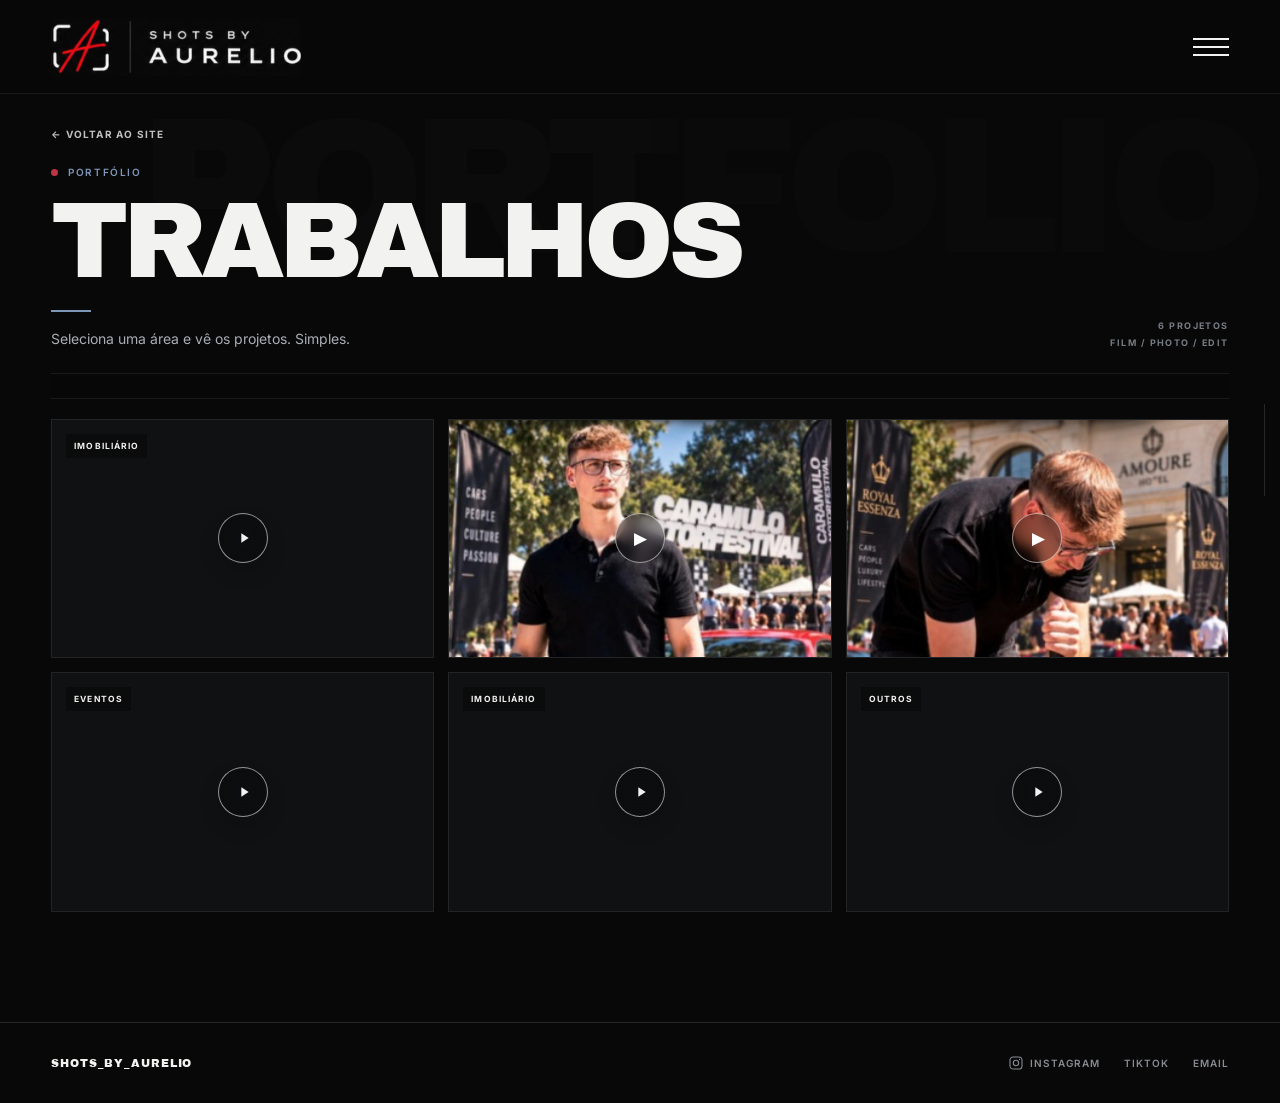
==== commit cb2ab496: "Update portfolio.html" ====
--- a/shots-vercel 2/public/portfolio.html
+++ b/shots-vercel 2/public/portfolio.html
@@ -801,7 +801,9 @@
 
 </style>
 
-<style>.cms-open{position:absolute!important;inset:0!important;width:100%;height:100%;z-index:6!important;background:transparent;border:0;cursor:pointer}.cms-open:focus-visible{outline:3px solid #a0b6d2;outline-offset:-4px}.work-card .card-copy{pointer-events:none;position:absolute!important;bottom:20px;left:20px;right:20px;z-index:3;text-shadow:0 2px 10px #000}.card-copy strong{display:block;font-size:24px}.card-copy small,.card-copy span{display:block;font-size:11px}.card-copy{background:linear-gradient(transparent,#0009);padding:15px}.reel-player img{max-height:75vh;object-fit:contain}.reel-player video{max-height:75vh}.cms-caption{padding:12px 20px;color:#ddd}.portfolio-grid .work-card{opacity:1!important}</style></head>
+<style>.cms-open{position:absolute!important;inset:0!important;width:100%;height:100%;z-index:6!important;background:transparent;border:0;cursor:pointer}.cms-open:focus-visible{outline:3px solid #a0b6d2;outline-offset:-4px}.work-card .card-copy{pointer-events:none;position:absolute!important;bottom:20px;left:20px;right:20px;z-index:3;text-shadow:0 2px 10px #000}.card-copy strong{display:block;font-size:24px}.card-copy small,.card-copy span{display:block;font-size:11px}.card-copy{background:linear-gradient(transparent,#0009);padding:15px}.reel-player img{max-height:75vh;object-fit:contain}.reel-player video{max-height:75vh}.cms-caption{padding:12px 20px;color:#ddd}.portfolio-grid .work-card{opacity:1!important}</style>
+<link rel="stylesheet" href="assets/mobile.css?v=5">
+</head>
 
 <body>
 <div class="scroll-progress" aria-hidden="true"><i></i></div>
@@ -1005,4 +1007,4 @@
 
 <script src="/assets/config.js"></script><script src="/assets/supabase.js"></script><script src="/assets/portfolio.js" type="module"></script></body>
 
-</html>+</html>
--- a/shots-vercel 2/public/assets/mobile.css
+++ b/shots-vercel 2/public/assets/mobile.css
@@ -0,0 +1,240 @@
+/* =====================================================================
+   SHOTS BY AURELIO â€” MOBILE v4 (compacto, limpo, sem sobreposiÃ§Ãµes)
+   Carregar DEPOIS de todo o CSS do index.html. Desktop (>900px) intacto.
+   ===================================================================== */
+html{-webkit-text-size-adjust:100%;overflow-x:clip;}
+body{overflow-x:clip;-webkit-tap-highlight-color:transparent;}
+
+/* ================= TABLET (â‰¤900px) ================= */
+@media(max-width:900px){
+  .foto-retrato,#sobre .foto-retrato{margin-top:0!important;}
+  .menu-stage,.menu-stage-clean{display:none!important;}
+  .menu-shell,.menu-shell-v16{grid-template-columns:1fr!important;min-height:0!important;}
+  .spatial-side-jump{display:none!important;}
+  .hero .hero-caption{white-space:normal!important;width:auto!important;}
+  .hero .hero-bottomline{padding-left:0!important;}
+  .hero-scroll{left:var(--page-pad)!important;}
+  #sobre .sobre-intro,#sobre .sobre-quote{max-width:none!important;}
+}
+
+/* ================= TELEMÃ“VEL (â‰¤600px) ================= */
+@media(max-width:600px){
+  :root{--page-pad:18px;}
+
+  /* ---- Header ---- */
+  header{padding:calc(12px + env(safe-area-inset-top)) 16px 12px 18px!important;}
+  .header-logo{width:140px!important;height:32px!important;}
+  .header-logo img{width:176px!important;left:-21px!important;top:-29px!important;}
+  .burger{width:40px!important;height:40px!important;align-items:flex-end;padding:0 6px!important;gap:5px!important;}
+  .burger span{width:22px!important;}
+  .burger.open span:nth-child(1){transform:translateY(6.5px) rotate(45deg)!important;}
+  .burger.open span:nth-child(3){transform:translateY(-6.5px) rotate(-45deg)!important;}
+
+  /* ---- Menu: sÃ³ links, limpos ---- */
+  .menu-overlay{height:100dvh!important;overflow-y:auto!important;overscroll-behavior:contain;
+    padding:calc(70px + env(safe-area-inset-top)) 18px calc(24px + env(safe-area-inset-bottom))!important;}
+  .menu-main{gap:14px!important;}
+  .menu-nav-v16{gap:6px!important;}
+  .menu-overlay a.link{min-height:0!important;padding:12px 14px!important;grid-template-columns:26px minmax(0,1fr)!important;grid-template-areas:'idx title'!important;}
+  .menu-overlay a.link small,.menu-overlay a.link::after{display:none!important;}
+  .menu-overlay a.link strong{font-size:24px!important;}
+  .menu-link-index{padding-top:6px!important;font-size:9px!important;}
+  .menu-overlay .cta{width:100%;justify-content:space-between;min-height:48px;font-size:12px!important;}
+  .menu-foot{flex-direction:column!important;gap:4px!important;font-size:9px!important;margin-top:14px!important;padding-top:12px!important;}
+
+  /* ---- Hero: sÃ³ o essencial ---- */
+  .hero.hero-film{height:100svh!important;min-height:520px!important;}
+  .hero-media{inset:0!important;border:0!important;}
+  .hero-topline,.hero-eyebrow,.hero-signature,.hero-scroll{display:none!important;}
+  .hero-content{left:18px!important;right:18px!important;bottom:calc(64px + env(safe-area-inset-bottom))!important;}
+  .hero-title{font-size:clamp(40px,13.5vw,60px)!important;line-height:.82!important;}
+  .hero-title span{font-size:.4em!important;}
+  .hero-bottomline{margin-top:14px!important;padding-top:12px!important;gap:12px!important;flex-direction:column!important;align-items:stretch!important;}
+  .hero .hero-caption{font-size:10.5px!important;line-height:1.45!important;letter-spacing:.06em!important;}
+  .hero-actions{display:grid!important;grid-template-columns:1fr 1fr!important;gap:8px!important;width:100%!important;}
+  .hero-link{min-width:0!important;width:100%;min-height:40px;padding:8px 10px!important;font-size:9px!important;gap:0!important;justify-content:center!important;text-align:center;}
+  .hero-actions{overflow:hidden;}
+  .hero-sound{bottom:calc(14px + env(safe-area-inset-bottom))!important;right:18px!important;padding:8px!important;width:40px;height:40px;justify-content:center;}
+  .hero-sound-label{display:none!important;}
+
+  /* BotÃ£o flutuante discreto */
+  .quote-float{width:44px!important;height:44px!important;right:10px!important;padding:6px!important;
+    bottom:calc(72px + env(safe-area-inset-bottom))!important;}
+  .quote-float svg{width:32px!important;height:32px!important;}
+
+  .creative-strip{height:38px!important;}
+  .creative-strip-group span{font-size:9px!important;padding:0 14px!important;}
+
+  /* ---- SecÃ§Ãµes: menos espaÃ§o, tÃ­tulos mais pequenos ---- */
+  section:not(.hero){padding-left:18px!important;padding-right:18px!important;}
+  h2.display{font-size:clamp(28px,8.5vw,38px)!important;padding-bottom:14px!important;}
+  .meta.section-label{font-size:9px!important;margin-bottom:10px!important;}
+  .section-intro,#servicos .services-note,#trabalhos>.section-intro{display:none!important;}
+
+  /* ---- ServiÃ§os: cartÃµes compactos ---- */
+  #servicos{padding:34px 0 28px!important;}
+  #servicos::before,#servicos .svc-depth-meta,#servicos .svc-placeholder,#servicos .svc::before,#servicos .svc::after,
+  #servicos .svc-photo::before,#servicos .svc-photo::after,#servicos .svc h3::after,#servicos .svc-index{display:none!important;}
+  #servicos>.section-label,#servicos>h2.display{margin-left:18px!important;margin-right:18px!important;}
+  #servicos .svc-stack{margin:16px 18px 0!important;display:grid!important;gap:10px!important;border:0!important;perspective:none!important;}
+  #servicos .svc{display:grid!important;grid-template-columns:minmax(0,1fr) 104px!important;min-height:0!important;height:auto!important;
+    background:#0f1012!important;border:1px solid rgba(255,255,255,.08)!important;border-radius:6px;overflow:hidden!important;}
+  #servicos .svc-copy,#servicos .svc:nth-child(even) .svc-copy{grid-column:1!important;grid-row:1!important;padding:14px!important;transform:none!important;align-self:center;}
+  #servicos .svc-photo,#servicos .svc:nth-child(even) .svc-photo{grid-column:2!important;grid-row:1!important;position:relative!important;inset:auto!important;
+    width:100%!important;height:100%!important;min-height:92px;clip-path:none!important;transform:none!important;filter:none!important;opacity:1!important;background:#1a2029;}
+  #servicos .svc-photo img{position:absolute!important;inset:0!important;width:100%!important;height:100%!important;top:0!important;transform:none!important;object-fit:cover!important;}
+  #servicos .svc h3{font-size:19px!important;margin:0 0 4px!important;}
+  #servicos .svc p{font-size:12px!important;line-height:1.45!important;max-width:none!important;}
+
+  /* ---- Trabalhos (cartÃµes 3D simplificados) ---- */
+  #trabalhos.spatial-work-section{padding-top:34px!important;}
+  #trabalhos>.section-label,#trabalhos>h2.display{margin-left:18px!important;margin-right:18px!important;}
+  #trabalhos>h2.display{font-size:clamp(28px,8.5vw,38px)!important;}
+  .spatial-showcase{height:190vh!important;margin-top:0!important;}
+  .spatial-sticky{height:calc(100svh - 70px)!important;top:70px!important;min-height:420px!important;}
+  .spatial-ghost,.spatial-axis,.spatial-hint,.spatial-steps,.spatial-exit,
+  .spatial-card-top,.spatial-peek-arrow,.spatial-now small,.spatial-card-copy>span{display:none!important;}
+  .spatial-card{width:82vw!important;height:min(54svh,440px)!important;}
+  .spatial-card-copy{left:14px!important;bottom:14px!important;}
+  .spatial-card-copy strong{font-size:clamp(26px,8vw,34px)!important;}
+  .spatial-card-link{top:auto!important;bottom:16px!important;right:14px!important;font-size:8.5px!important;}
+  .spatial-now{left:18px!important;bottom:calc(16px + env(safe-area-inset-bottom))!important;}
+  .spatial-now-index{font-size:22px!important;}
+  .spatial-now strong{font-size:9px!important;}
+  .spatial-nav{right:14px!important;bottom:calc(12px + env(safe-area-inset-bottom))!important;gap:6px!important;}
+  .spatial-nav-btn{width:40px!important;height:40px!important;}
+  .spatial-outro{padding:20px 18px 28px!important;gap:14px!important;}
+  .spatial-outro-copy p,.spatial-outro-kicker{display:none!important;}
+  .spatial-outro-copy strong{font-size:16px!important;}
+  .spatial-outro-cta{width:100%!important;min-width:0!important;min-height:46px;padding:12px 14px!important;font-size:10px!important;}
+
+  /* ---- Sobre ---- */
+  #sobre{padding-top:34px!important;padding-bottom:28px!important;}
+  #sobre .sobre-grid{gap:24px!important;margin-top:20px!important;}
+  #sobre .sobre-copy::before,.about-caption,.about-signature{display:none!important;}
+  #sobre .sobre-intro{font-size:18px!important;margin-bottom:14px!important;line-height:1.2!important;}
+  #sobre .sobre-copy p{font-size:14px!important;line-height:1.6!important;margin-bottom:12px!important;max-width:none!important;}
+  #sobre .sobre-quote{font-size:19px!important;padding-left:14px!important;margin:20px 0 18px!important;border-left-width:2px!important;}
+  #sobre .sobre-quote-mark{display:none!important;}
+  #sobre .sobre-outro{font-size:14px!important;}
+  #sobre .sobre-stats{margin-top:22px!important;}
+  #sobre .sobre-stats .stat{padding:14px 6px 12px 0!important;}
+  #sobre .sobre-stats .stat:not(:first-child){padding-left:10px!important;}
+  #sobre .sobre-stats .stat b{font-size:18px!important;}
+  #sobre .sobre-stats .stat span{font-size:8px!important;}
+  .about-visual{max-width:none!important;transform:none!important;}
+  .about-visual .foto-retrato{min-height:0!important;aspect-ratio:1/1!important;max-height:340px;}
+
+  /* ---- Contacto ---- */
+  #contacto.contact-film,#contacto .contact-film-inner{min-height:0!important;}
+  #contacto .contact-film-inner{padding:44px 18px 50px!important;gap:20px!important;}
+  .contact-film-eyebrow,.contact-film-copy-kicker,.contact-film-helper,.contact-film-meta{display:none!important;}
+  .contact-film h2{font-size:clamp(42px,14vw,60px)!important;line-height:.82!important;}
+  .contact-film-copy{max-width:none!important;padding:0!important;border:0!important;background:none!important;backdrop-filter:none!important;box-shadow:none!important;}
+  .contact-film-copy p{font-size:13.5px!important;margin-bottom:14px!important;}
+  .contact-film-primary,.contact-film-secondary{min-height:46px;padding:12px 14px!important;font-size:10px!important;}
+
+  /* ---- Footer ---- */
+  footer{flex-direction:row!important;flex-wrap:wrap;justify-content:space-between!important;gap:10px!important;
+    padding:20px 18px calc(20px + env(safe-area-inset-bottom))!important;min-height:0!important;}
+  footer .wordmark{font-size:10px!important;}
+  footer .socials{gap:14px!important;}
+  footer .socials a{font-size:9px!important;}
+
+  /* ---- FormulÃ¡rio ---- */
+  .form-overlay{height:100dvh!important;overflow-y:auto!important;overscroll-behavior:contain;
+    padding:calc(60px + env(safe-area-inset-top)) 12px calc(24px + env(safe-area-inset-bottom))!important;}
+  .form-shell{grid-template-columns:1fr!important;gap:12px!important;}
+  .form-close{position:fixed!important;top:calc(10px + env(safe-area-inset-top))!important;right:12px!important;
+    width:42px!important;height:42px!important;background:rgba(10,10,12,.92)!important;z-index:80!important;}
+  .form-aside{position:relative!important;padding:0!important;}
+  .form-eyebrow,.form-sub,.form-chip-label,.form-chip-group,
+  .form-panel-note,.form-panel-badge,.form-submit-note{display:none!important;}
+  .form-title{font-size:34px!important;margin-bottom:0!important;}
+  .form-panel{padding:14px!important;}
+  .form-panel-head{margin-bottom:10px!important;padding:0!important;}
+  #orcamentoForm{gap:10px!important;}
+  .f-row-2{grid-template-columns:1fr!important;gap:10px!important;}
+  .f-row label{font-size:9.5px!important;}
+  .f-row input,.f-row select,.f-row textarea{font-size:16px!important;min-height:46px!important;padding:10px 12px!important;}
+  .f-row textarea{min-height:90px!important;}
+  .form-submit{min-height:50px!important;}
+}
+
+/* Setas â†— â†˜ viram emoji no iOS: escondidas em mobile */
+@media(max-width:600px){
+  .hero-link span,.menu-overlay .cta span,.contact-film-primary span:last-child,
+  .contact-film-secondary span:last-child,.spatial-outro-cta b{display:none!important;}
+  .menu-overlay .cta,.contact-film-primary,.contact-film-secondary,.spatial-outro-cta{justify-content:center!important;}
+}
+
+/* ================= EcrÃ£s muito pequenos ================= */
+@media(max-width:380px){
+  .hero-title{font-size:clamp(36px,12.5vw,48px)!important;}
+  .hero-link{font-size:9px!important;padding:10px 6px!important;}
+}
+
+/* ================= Landscape / ecrÃ£s baixos ================= */
+@media(max-height:520px) and (orientation:landscape){
+  .hero.hero-film{height:auto!important;min-height:100svh!important;}
+  .hero-topline,.hero-eyebrow,.hero-scroll,.hero-signature{display:none!important;}
+  .hero-content{bottom:40px!important;}
+  .hero-title{font-size:clamp(36px,8vw,64px)!important;}
+  .hero-bottomline{flex-direction:row!important;align-items:flex-end!important;}
+  .spatial-sticky{min-height:0!important;}
+}
+
+/* ================= Sem rato: sem hover preso ================= */
+@media(hover:none){
+  #servicos .svc:hover .svc-photo,#servicos .svc:hover .svc-copy{transform:none!important;}
+  .hero-link:hover,.btn:hover,.contact-film-primary:hover,.contact-film-secondary:hover{transform:none!important;}
+}
+
+/* =====================================================================
+   v4 â€” correÃ§Ãµes finais (mobile â‰¤600px)
+   ===================================================================== */
+@media(max-width:600px){
+
+  /* --- HERO: o 3D (translateZ) ampliava o conteÃºdo e cortava as letras/botÃµes --- */
+  .hero.hero-film{perspective:none!important;}
+  .hero-content,.hero-title span,.hero-title em,.hero-bottomline,.hero-topline{
+    transform:none!important;}
+  .hero-content{left:18px!important;right:18px!important;width:auto!important;}
+  .hero-bottomline,.hero-actions{width:100%!important;max-width:100%!important;}
+
+  /* Assinatura vermelha de volta (pequena, sobre o canto do "AURELIO") */
+  .hero-signature{display:block!important;position:absolute!important;
+    width:clamp(84px,27vw,120px)!important;left:auto!important;right:2%!important;top:34%!important;
+    transform:rotate(-8deg)!important;z-index:4;pointer-events:none;}
+
+  /* Som no topo (nÃ£o colide com os botÃµes) e botÃ£o de orÃ§amento mais discreto */
+  .hero-sound{top:calc(72px + env(safe-area-inset-top))!important;bottom:auto!important;right:18px!important;
+    width:36px!important;height:36px!important;}
+  .quote-float{width:42px!important;height:42px!important;right:8px!important;
+    bottom:calc(16px + env(safe-area-inset-bottom))!important;}
+  .quote-float svg{width:30px!important;height:30px!important;}
+
+  /* --- SERVIÃ‡OS: cartÃ£o vertical (foto em cima, texto em baixo), com cor da marca --- */
+  #servicos .svc-stack{width:auto!important;max-width:none!important;margin:18px 18px 0!important;gap:14px!important;}
+  #servicos .svc{display:flex!important;flex-direction:column!important;border-radius:8px!important;
+    border:1px solid rgba(255,255,255,.09)!important;border-top:3px solid #7E97B8!important;}
+  #servicos .svc:nth-child(even){border-top-color:#BD3443!important;}
+  #servicos .svc-photo,#servicos .svc:nth-child(even) .svc-photo{order:-1;width:100%!important;height:150px!important;
+    min-height:0!important;grid-column:auto!important;grid-row:auto!important;}
+  #servicos .svc-copy,#servicos .svc:nth-child(even) .svc-copy{padding:16px 16px 18px!important;}
+  #servicos .svc h3{font-size:22px!important;margin-bottom:6px!important;}
+  #servicos .svc p{font-size:13.5px!important;line-height:1.55!important;}
+  /* sem foto carregada -> esconde o bloco vazio */
+  #servicos .svc:has(.svc-photo img[style*="none"]) .svc-photo{display:none!important;}
+
+  /* --- SOBRE: assinatura vermelha de volta, sem 3D --- */
+  #sobre,#contacto.contact-film{perspective:none!important;}
+  #sobre .sobre-copy,.about-visual,#contacto .contact-film-title,.contact-film h2{transform:none!important;}
+  .about-visual{position:relative!important;}
+  .about-signature{display:block!important;position:absolute!important;left:auto!important;right:4%!important;
+    bottom:7%!important;width:40%!important;height:auto!important;z-index:3;transform:rotate(-5deg)!important;}
+  .about-visual .foto-retrato{max-height:none!important;aspect-ratio:4/5!important;}
+
+  /* Vermelho de marca: ponto das etiquetas e sublinhado dos tÃ­tulos */
+  h2.display::after{background:linear-gradient(90deg,#7E97B8 70%,#BD3443 70%)!important;width:44px!important;}
+}
